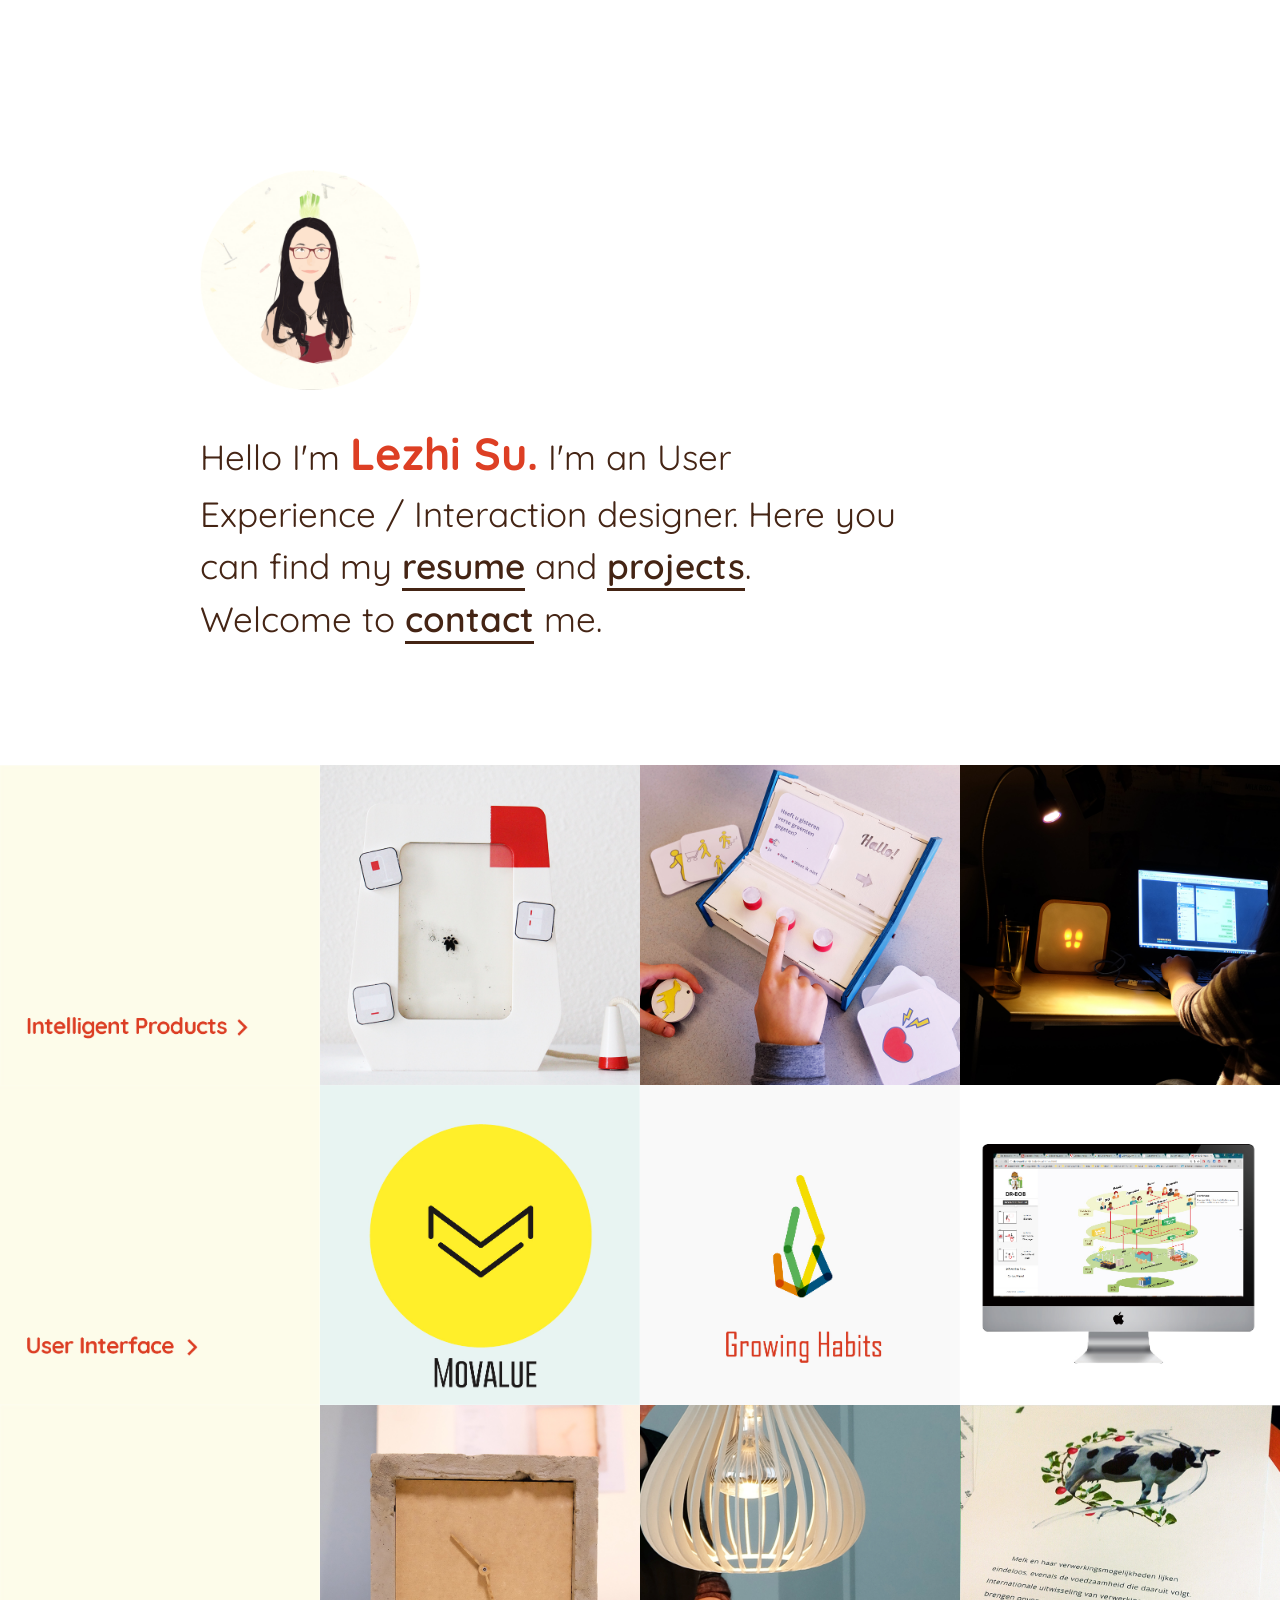
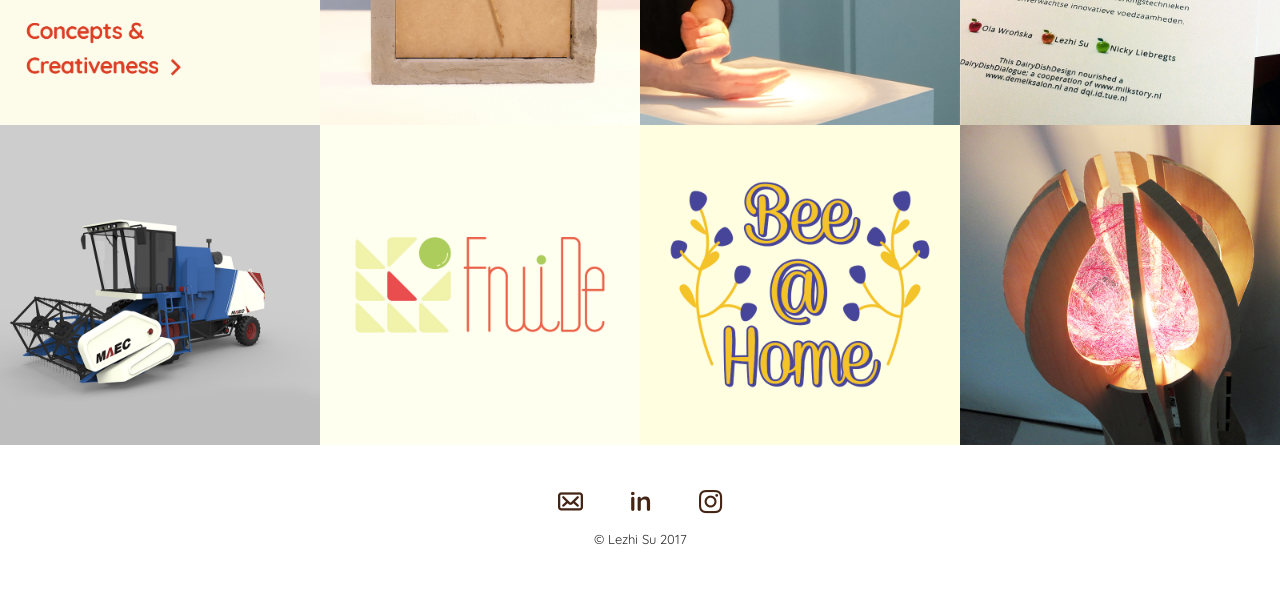
==== index.html @ 1b553c92 "l.su" ====
<!DOCTYPE html>
<html lang="en" class="no-js">
<head>
    <meta http-equiv="x-ua-compatible" content="ie=edge">

    <meta http-equiv="Content-Type" content="text/html; charset=utf-8" >

    <meta name="viewport" content="width=device-width" />    
    
    
    <title>Lezhi Su</title>

    <link rel="stylesheet" type="text/css" href="css/normalize.css">
    <link rel="stylesheet" type="text/css" href="css/4-col-portfolio.css">   
    <link rel="stylesheet" type="text/css" href="css/bootstrap.css">
    <link rel="stylesheet" type="text/css" href="css/style.css" media="screen">
    <link rel="stylesheet" type="text/css" href="css/bootstrap.min.css">
    <link rel="stylesheet" type="text/css" href="css/main.css" media="screen" />

    <!-- font -->
    <link href='http://fonts.googleapis.com/css?family=Quicksand:300,400,700' rel='stylesheet' type='text/css'>

    <!-- js -->
    <script src="js/jquery.js"></script>
    <script type="text/javascript" src="js/jquery-hover-effect.js"></script>

    <script src="js/modernizr.js"></script>
    <script src="js/jquery.fitvids.js"></script>
    <script src="js/jquery.imagesloaded.min.js"></script>
    <script type="text/javascript">
        //Image Hover
        jQuery(document).ready(function(){
            jQuery(function() {
                jQuery('ul.da-thumbs > li').hoverdir();
            });
        });
    </script>
</head>

<body>

    <div class="site-container">

        <header class="site-header cf">
            <div class="cf"></div>

            <div class="site-tagline">
                <img src="img/portrait.png">
                <p>Hello  I'm <strong>Lezhi Su.</strong> I'm an User Experience / Interaction designer. Here you can find my <a href="LezhiSu_CV.pdf" target="_blank"><u>resume</u></a> and <a href="#projects"><u>projects</u></a>. Welcome to <a href="#contact"><u>contact</u></a> me.</p>
            </div>
        </header>

        <div id="container">
            <div class="image_grid" id="projects">
                <ul id="list" class="da-thumbs">
                    <li>
                        <img src="img/intro pics/intropic_products.jpg" alt="img">
                    </li>
                    <li>
	                    <a href="el.html">
	                        <img src="img/intro pics/intropic_el.jpg" alt="img">
	                        <article class="da-animate da-slideFromTop" style="display: block;">
	                            <h3>EL</h3>
	                            <p>Innovative energy display in smart homes</p>
	                        </article>
                        </a>
                    </li>
                    <li>
                        <a href="mydaymydata.html">
                            <img src="img/intro pics/intropic_data.jpg" alt="img">
                            <article class="da-animate da-slideFromTop" style="display: block;">
                                <h3>My Day<br>My Data</h3>
                                <p>Risk factor data logging product for senior heart disease patients</p>
                            </article>
                        </a>
                    </li>
                    <li>
                        <a href="staywithyou.html">
                            <img src="img/intro pics/intropic_stay.jpg" alt="img">
                            <article class="da-animate da-slideFromTop" style="display: block;">
                                <h3>Stay with You</h3>
                                <p>Design research on communication enhancement gadget</p>
                            </article>
                        </a>
                    </li>
                    <li>
                        <img src="img/intro pics/intropic_UI.jpg" alt="img">
                    </li> 
                    <li>
                        <a href="movalue.html">
                            <img src="img/intro pics/intropic_movalue.jpg" alt="img">
                            <article class="da-animate da-slideFromTop" style="display: block;">
                                <h3>Movalue</h3>
                                <p>Start-up project UI design</p>
                            </article>
                        </a>
                    </li> 
                    <li>
                        <a href="bush.html">
                            <img src="img/intro pics/intropic_bush.jpg" alt="img">
                            <article class="da-animate da-slideFromTop" style="display: block;">
                                <h3>Growing <br>Habits</h3>
                                <p>Interactive data visualization on personal health</p>
                            </article>
                        </a>
                    </li> 
                    <li>
                        <a href="bob.html">
                            <img src="img/intro pics/intropic_bob.jpg" alt="img">
                            <article class="da-animate da-slideFromTop" style="display: block;">
                                <h3>DR.BOB</h3>
                                <p>Website design for Demand Response Ecosystem</p>
                            </article>
                        </a>
                    </li> 
                    <li>
                        <img src="img/intro pics/intropic_concepts.jpg" alt="img">
                    </li> 
                    <li>
                        <a href="silentwitness.html">
                            <img src="img/intro pics/intropic_silent.jpg" alt="img">
                            <article class="da-animate da-slideFromTop" style="display: block;">
                                <h3>Silent <br>Witness</h3>
                                <p>Material study results in a redesign of clock</p>
                            </article>
                        </a>
                    </li>
                    <li>
                        <a href="transformativeheating.html">
                            <img src="img/intro pics/intropic_dementia.jpg" alt="img">
                            <article class="da-animate da-slideFromTop" style="display: block;">
                                <h3>Transformative <br>Heating</h3>
                                <p>Heating system design for transformative home</p>
                            </article>
                        </a>
                    </li>
                    <li>
                        <a href="milk&apple.html">
                            <img src="img/intro pics/intropic_milk.jpg" alt="img">
                            <article class="da-animate da-slideFromTop" style="display: block;">
                                <h3>Milk +<br>Apple</h3>
                                <p>Intercultural exploration on innovative milk processing</p>
                            </article>
                        </a>
                    </li>
                    <!-- <li>
                        <a href="ratio.html">
                            <img src="img/intro pics/intropic_ratio.jpg" alt="img">
                            <article class="da-animate da-slideFromTop" style="display: block;">
                                <h3>Golden<br>Ratio</h3>
                                <p>User Interface Design</p>
                            </article>
                        </a>
                    </li> --> 
                    <li>
                        <a href="combineharvester.html">
                            <img src="img/intro pics/intropic_combine.jpg" alt="img">
                            <article class="da-animate da-slideFromTop" style="display: block;">
                                <h3>Combine<br>Harvester</h3>
                                <p>3D modelling and appearance design</p>
                            </article>
                        </a>
                    </li> 
                    <li>
                        <a href="fruide.html">
                            <img src="img/intro pics/intropic_fruide.jpg" alt="img">
                            <article class="da-animate da-slideFromTop" style="display: block;">
                                <h3>FruiDe</h3>
                                <p>Logo design for fresh fruit express</p>
                            </article>
                        </a>
                    </li> 
                    <li>
                        <a href="bee.html">
                            <img src="img/intro pics/intropic_bee.jpg" alt="img">
                            <article class="da-animate da-slideFromTop" style="display: block;">
                                <h3>Bee @ <br>Home</h3>
                                <p>Service design for bio-diverse city</p>
                            </article>
                        </a>
                    </li>
                    <li>
                        <a href="nest.html">
                            <img src="img/intro pics/intropic_nest.jpg" alt="img">
                            <article class="da-animate da-slideFromTop" style="display: block;">
                                <h3>Nest</h3>
                                <p>Lamp design inspired by traditional wood structure</p>
                            </article>
                        </a>
                    </li>
                    <div style="clear:both;"></div>                
                </ul>
            </div>    
        </div>

        <div class="site-footer" id="contact">
            <ul>   
                <li>
                    <a href="mailto:seetasusu@gmail.com" target="_blank"><img src="img/contact_email.png">
                    </a>
                </li>
                <li>
                    <a href="https://www.linkedin.com/in/lezhisu/" target="_blank"><img src="img/contact_in.png">
                    </a>
                </li>
                <li>
                    <a href="https://www.instagram.com/seetasu/" target="_blank"><img src="img/contact_ins.png">
                    </a>
                </li>
            </ul>
            <p> © Lezhi Su 2017</p>
        </div>
    </div>

    <script src="js/main.js"></script>  

    <script type="text/javascript">
        var get_height = window.innerHeight; 
        var get_height1 =  get_height - 25;
        var get_container = document.getElementById('container');
        get_container.style.height =  get_height1 + 'px';
    </script>

    <script type="text/javascript">
        var _gaq = _gaq || [];
        _gaq.push(["_setAccount", "UA-10146041-18"]);
        _gaq.push(["_trackPageview"]);

        (function() {
            var ga = document.createElement("script"); ga.type = "text/javascript"; ga.async = true;
            ga.src = ("https:" == document.location.protocol ? "https://ssl" : "http://www") + ".google-analytics.com/ga.js";
            var s = document.getElementsByTagName("script")[0]; s.parentNode.insertBefore(ga, s);
        })();
    </script>
</body>
</html>
---- css/4-col-portfolio.css ----
/*!
 * Start Bootstrap - 4 Col Portfolio (http://startbootstrap.com/)
 * Copyright 2013-2016 Start Bootstrap
 * Licensed under MIT (https://github.com/BlackrockDigital/startbootstrap/blob/gh-pages/LICENSE)
 */

body {
    padding-top: 70px; /* Required padding for .navbar-fixed-top. Remove if using .navbar-static-top. Change if height of navigation changes. */
}

.portfolio-item {
    /*margin-bottom: 25px;*/
}

footer {
    margin: 50px 0;
}
---- css/style.css ----
/* Portolio Hover */
.da-thumbs li ,
.da-thumbs li  img {
	display: block;
	position: relative;
	width: 100%;
}
.da-thumbs li  {
	overflow: hidden;
}
.da-thumbs li  article {
	position: absolute;
	background-color: rgba(255,255,255,0.98);
	background-repeat:repeat;
	width: 100%;
	height: 100%;
}
.da-thumbs li  article.da-animate {
	-webkit-transition: all 0.2s ease;
	-moz-transition: all 0.2s ease-in-out;
	-o-transition: all 0.2s ease-in-out;
	-ms-transition: all 0.2s ease-in-out;
	transition: all 0.2s ease-in-out;
}
/* Initial state classes: */
.da-slideFromTop {
	left: 0px;
	top: -100%;
}
.da-slideFromBottom {
	left: 0px;
	top: 100%;
}
.da-slideFromLeft {
	top: 0px; 
	left: -100%;
}
.da-slideFromRight {
	top: 0px;
	left: 100%;
}
/* Final state classes: */
.da-slideTop {
	top: 0px;
}
.da-slideLeft {
	left: 0px;
}
.da-thumbs li  article a {
	color:#fff;
	padding:20px;
	display:block;
}

.da-thumbs {
text-align:center;
}

.da-thumbs li  article h3{
color:#442414;
padding-top:20%;
line-height: 39px;
}

.da-thumbs li  article p{
margin-bottom:10px;
color:#442414;
display:block;
padding-left: 10%;
padding-right: 10%;
padding-top: 10%;
font-size: 16px;
line-height: 20px;
}

.da-thumbs li  article span{
display:inline-block;
}

.portfolio_2col article h3{
padding-top:70px !important;
}

/* Image Grid */
.image_grid {
	overflow:hidden;
	width:100%;
	position:relative;
}

.image_grid ul
{
	width: 100%;
}

.image_grid li{
	float: left;
	line-height: 17px;
	color: #686f74;
	list-style:none;
	overflow:hidden;
	text-align:center;
	width: 100%;
	margin: 0;
}

#project-overview ul li
{
  width: 12.5%;
}

@media only screen and (max-width: 767px) {

.image_grid{
width:100%;
}

.image_grid li img{
/*width:220px;*/
}

#project-overview ul li
{
  width: 33.3%;
}

.portfolio_4col .da-thumbs li article h3{
padding-top:70px;
}

.portfolio_3col .da-thumbs li article h3{
padding-top:50px;
}

.portfolio_2col .da-thumbs li article h3{
padding-top:53px !important;
}

}

 @media only screen and (min-width: 480px) and (max-width: 767px) {

.image_grid{
width:100%;
}

.image_grid li{
/*width:178px !important;*/
}

#project-overview ul li
{
  width: 20%;
}

.portfolio_4col .da-thumbs li article h3{
padding-top:58px;
}

.portfolio_3col .da-thumbs li article h3{
padding-top:34px;
}

.portfolio_2col .da-thumbs li article h3{
padding-top:23px !important;
}

}
---- css/main.css ----
/*
Template Name: Gorgo
Author: Levent Usta
Author URI: http://www.aristotheme.com
Description: A template by Aristotheme.
*/

/*=================================*/
/*  Table of Contents
/*  - Reset & Clearfix Styles
/*  - Main Styles
/*      - Titles
/*      - Navigation Styles
/*      - Projects Feed
/*          - Project Assets
/*          - Project Content
/*          - Paginations
/*  - News
/*  - Structure
/*  - Grid
/*  - Footer Styles
/*  - Media Queries


/*=================================*/

/*=================================*/
/* Reset & Clearfix Styles
/*=================================*/

html, body, div, span, applet, object, iframe, h1, h2, h3, h4, h5, h6, p, blockquote, pre, a, abbr, acronym, address, big, cite, code, del, dfn, em, font, img, ins, kbd, q, s, samp, small, strike, strong, sub, sup, tt, var, b, u, i, center, dl, dt, dd, ol, ul, li, fieldset, form, label, legend, table, caption, tbody, tfoot, thead, tr, th, td { margin: 0; padding: 0; border: 0; outline: 0; font-size: 100%; vertical-align: baseline; background: transparent; } body { line-height: 1; } ol, ul { list-style: none; } blockquote, q { quotes: none; } blockquote:before, blockquote:after, q:before, q:after { content: ''; content: none; } :focus { outline: 0; } ins { text-decoration: none; } del { text-decoration: line-through; } table { border-collapse: collapse; border-spacing: 0; }


/*=================================*/
/* Main Styles
/*=================================*/

* { box-sizing: border-box; }
html {
    font-family: sans-serif; /* 1 */
    -ms-text-size-adjust: 100%; /* 2 */
    -webkit-text-size-adjust: 100%; /* 2 */
}
body {
    background: #FFFFFF;
    color: #2c2c2c;
    font-family: 'quicksand', Arial, sans-serif;
    font-size: 18px;
    line-height: 1.65;
    opacity: 0;
    overflow-x: hidden;
    transition: opacity 0.25s ease-in 0.1s;
    word-wrap: break-word;
    -webkit-text-size-adjust: none;
}
body.loaded,
.no-js body {
    opacity: 1;
}
a, a:visited {
    color: #442414;
    text-decoration: none;
    transition: color 0.1s ease-in-out;
}
a:hover, a:active {
    color: #2c2c2c;
    text-decoration: none;
}

h1,h2,h3 {
    font-weight: bold;
    line-height: 1.5;
}
h1 {
    font-size: 2.2rem;
    letter-spacing: -1px;
    margin: 0 0 40px; 
}

h2 {
    font-size: 1.8rem;
    margin: 0;
}

h3 {
    font-size: 1.4rem;
}

h4 {
    font-size: 1.2rem;
}

h5 {
    font-size: 1rem;
}

h6 {
    font-size: .8rem;
}

h3,
h4,
h5,
h6 {
    text-transform: uppercase;
    margin: 0 0 10px;
}
h4,
h5,
h6 {
   font-weight: normal;
}
p,li {
    font-weight: 400;
    font-size: 1.2rem;
    line-height: 1.5;
    margin: 0 0 20px;
}
small {
    font-weight: 300;
    font-size: 1rem;
    color: #747474
}
img {
    height: auto;
    max-width: 100%;
    vertical-align: bottom;
}


/*===== Titles =====*/
.site-title {
    font-family: 'Righteous',helvetica,sans-serif;
    font-size: 26px;
    color: #90D4C5;
    line-height: 1.5em;
    position: relative;
    z-index: 12;
    letter-spacing: 4px;
    margin-bottom: 120px;
}
.site-title a {
    position: fixed;
}
.site-title a,
.site-title a:visited { color: #90D4C5; }
.site-title a:hover,
.site-title a:active {
    color: #90D4C5;
    opacity: 0.8;
}
.site-title div { display: inline; }
.site-tagline {
    clear: both;
    /*margin-bottom: 40px;*/
    width: 100%;
}
.site-tagline img
{
    height: 220px;
    margin-bottom: 30px;
}

.site-tagline p {
    color: #442414;
    font-size: 21px;
    text-align: left;
    width: 90%;
}

.site-tagline u
{
    text-decoration: none;
    border-bottom: 3px solid #442414;
}

.site-tagline a
{
    font-weight: 600;
}

.site-tagline a:hover {
    color: #442414;
}

.site-tagline a:visited u
{
    text-decoration: none;
}

strong
{
    color:#dd3f24;
    font-size: 30px;
}

/*===== Grid system =====*/
#container
{
  width: 100%;
  height: auto !important;
  clear: both;
}

/*===== Footer =====*/
.site-footer { padding: 40px 200px;}

/*=================================*/
/* Structure
/*=================================*/

.site-container {
    margin: 0 auto;
}
.site-header,

.site-footer { padding: 40px 20px; }
.right {
    float: right;
    margin: 0px 0px 40px 40px ;
}
.left {
    float: left;
    margin: 0px 40px 40px 0px ;
}


/*=================================*/
/* Footer Styles
/*=================================*/
.site-footer 
{
    text-align: center;
}

.site-footer p
{
    color: #2c2c2c;
    font-family: 'quicksand', Arial, sans-serif;
    text-align: center;
    width: 100%;
    margin: 0;
    font-size: 13px;
}

.site-footer a,
.site-footer a:visited { color: #2c2c2c; }
.site-footer a:hover { color: #90D4C5; }

.site-footer ul
{
    width: 100%;
    margin: 0 auto 15px auto;
    display: block;

}
.site-footer ul li
{
    display: inline-block;
    margin: 0 20px 0 20px;
} 

.site-footer ul li img
{
    height: 25px;
}

/*=================================*/
/* Media Queries
/*=================================*/


@media only screen and (min-width: 401px) {

    /*===== Titles =====*/
    .site-tagline p { 
        font-size: 20px;
    }

    strong
    {
        font-size: 30px;
    }

.image_grid li
    {
        width: 100%;
    }   
    h3 {
        font-size: 2.3rem;
    }

    /*===== Navigations =====*/
    .cd-nav-trigger {
        top: 34px;
        right: 40px;
    }
    .cd-nav .cd-navigation-wrapper {
        padding: 40px;
    }

    /*===== Footer =====*/
    .site-footer { padding: 40px }

}

@media only screen and (min-width: 600px) {

    /*===== Structures =====*/
    .site-header,
    .page-desc {
        padding: 60px;
    }
    .page-desc {
        width: 75%;
    }
    .page-desc h1,
    .page-desc h2,
    .page-desc h3{
        font-size: 2.8rem;
    }
    
    .site-tagline {
        /*margin-bottom: 60px;*/
    }
    .site-tagline p { 
        font-size: 25px;
    }
    
    strong
    {
        font-size: 35px;
    }
    .image_grid li
    {
        width: 50%;
    }   
    h3 {
        font-size: 2.3rem;
    }
    /*===== Navigations =====*/
    .cd-nav-trigger {
        top: 52px;
        right: 60px;
    }
    .cd-nav .cd-navigation-wrapper {
        padding: 60px 59px 60px calc(1px + 59px);
    }
    .cd-nav .cd-navigation-wrapper::after {
        clear: both;
        content: "";
        display: table;
    }
    .cd-nav .cd-half-block {
        width: 50%;
        float: left;
    }
    .cd-nav .cd-primary-nav {
        margin-top: 160px;
    }
    .cd-nav .cd-primary-nav a {
        font-size: 36px;
    }
    .cd-nav .cd-contact-info {
        margin-top: 160px;
        margin-bottom: 80px;
        text-align: right;
    }
    .cd-nav .cd-contact-info li {
        margin-bottom: 2em;
    }
    .cd-nav .cd-contact-socials {
        text-align: right;
    }
    /*===== Blog =====*/
    .blog_item h1 {
        font-size: 2rem;
        width: 75%;
    }
    .blog_item h5 {
        font-size: 0.8rem;
    }
    .blog_item {
        padding: 100px 50px;
    }
    /*===== Footer =====*/
    .site-footer { padding: 40px 60px; }


}

@media only screen and (min-width: 801px) {

    /*===== Structures =====*/
    .site-header,
    .page-desc {
        padding: 80px;
    }

    .site-tagline {
        /*margin-bottom: 100px;*/
        width: 90%;
    }

    .site-tagline p { 
        font-size: 30px;
    }

    .image_grid li
    {
        width: 33.3%;
    }   

    h3 {
        font-size: 2.3rem;
    }
    /*===== Navigations =====*/
    .cd-nav-trigger {
        top: 74px;
        right: 80px;
    }
    .cd-nav .cd-navigation-wrapper {
        padding: 60px 79px 60px calc(1px + 79px);
    }
    .cd-nav .cd-primary-nav a {
        font-size: 42px;
    }
    .cd-nav .cd-contact-info li, 
    .cd-nav .cd-contact-info a, 
    .cd-nav .cd-contact-info span {
        font-size: 21px;
    }
    /*===== Footer =====*/
    .site-footer { padding: 40px 80px; }
    .footer-text { float: left; }
    .footer-misc { float: right; }

    /*===== Grid =====*/
    .large-1 {
      width: 100%;
    }

    .large-1:nth-child(1n) {
      float: left;
    }

    .large-1:last-child {
      float: right;
    }

    .large-2 {
      width: 40%;
    }

    .large-2:nth-child(1n) {
      float: left;
    }

    .large-2:last-child {
      float: right;
    }

    .large-3 {
      width: 30%;
    }

    .large-3:nth-child(1n) {
      float: left;
    }

    .large-3:last-child {
      float: right;
    }

    .large-4 {
      width: 20%;
    }

    .large-4:nth-child(1n) {
      float: left;
    }

    .large-4:last-child {
      float: right;
    }

    
}

@media only screen and (min-width: 1200px) {

    /*===== Structures =====*/
    .site-header,
    .page-desc {
        padding: 170px 200px 100px 200px;
        /*上右左下*/
    }
    
    .site-tagline {
        /*margin-bottom: 100px;*/
        width: 90%;
    }
    .site-tagline p { 
        font-size: 35px;
    }
    strong
    {
        font-size: 45px;
    }

    .image_grid li
    {
        width: 25%;
    }   

    .site-tagline h1 { 
        font-size: 3.2rem;
    }
    .site-tagline h5 { 
        font-size: 1.4rem;
    }
    /*===== Navigations =====*/
    .cd-nav-trigger {
        top: 94px;
        right: 140px;
    }
    .cd-nav .cd-navigation-wrapper {
        padding: 60px 140px 60px calc(58px + 140px);
    }
    .cd-nav .cd-primary-nav a {
        font-size: 54px;
    }
    .cd-nav .cd-contact-info li, 
    .cd-nav .cd-contact-info a, 
    .cd-nav .cd-contact-info span {
        font-size: 24px;
    }

    /*===== Paginations =====*/

    /*===== Blog =====*/
    .blog_item h1 {
        width: 75%;
        font-size: 3.2rem;
    }
    .blog_item{
        padding: 200px;
    }
    .blog_item h5 {
        font-size: 1rem;
    }
    /*===== Main Styles =====*/
    h1 {
        font-size: 3.2rem;
    }

    h2 {
        font-size: 2.6rem;
    }

    h3 {
        font-size: 2.3rem;
    }

    h4 {
        font-size: 1.8rem;
    }

    h5 {
        font-size: 1.4rem;
    }

    h6 {
        font-size: 1rem;
    }

}


.my-name
{
    float: left;
    overflow: hidden;
    display: block;
    position: relative;
}
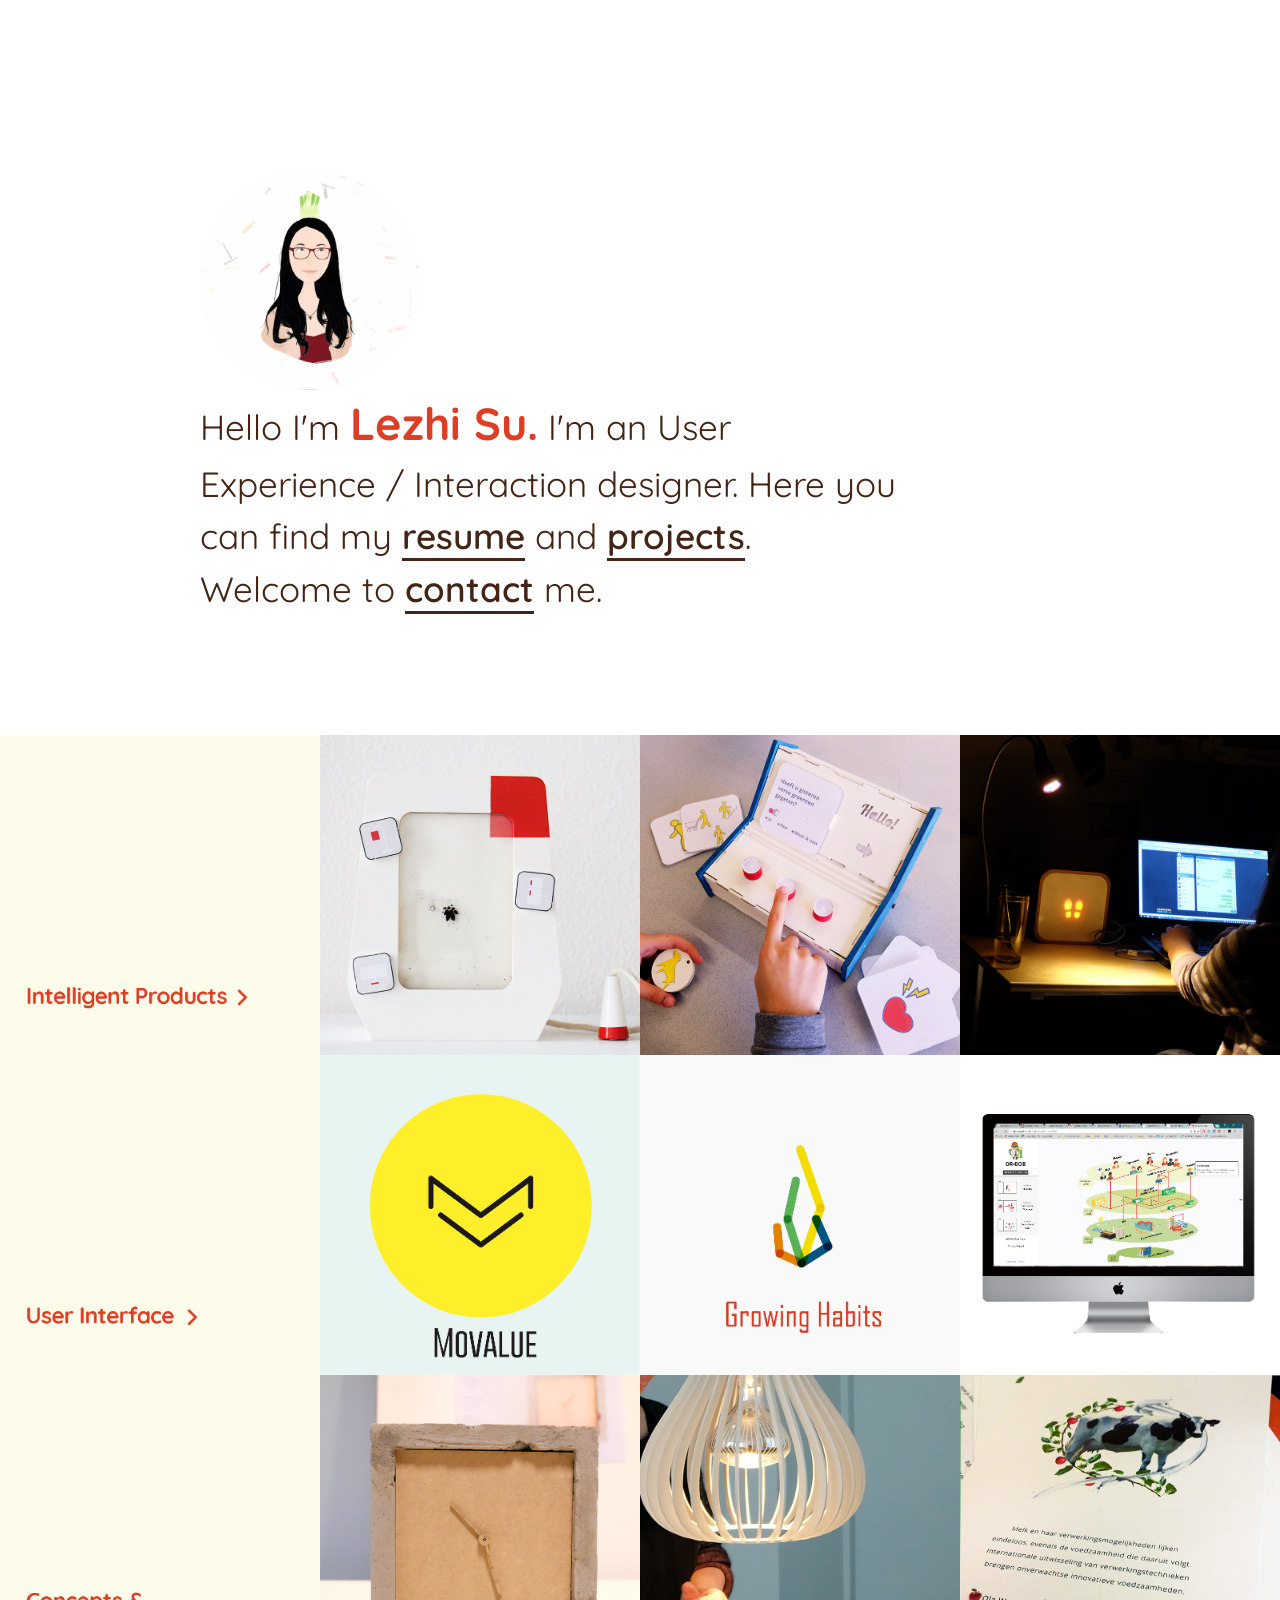
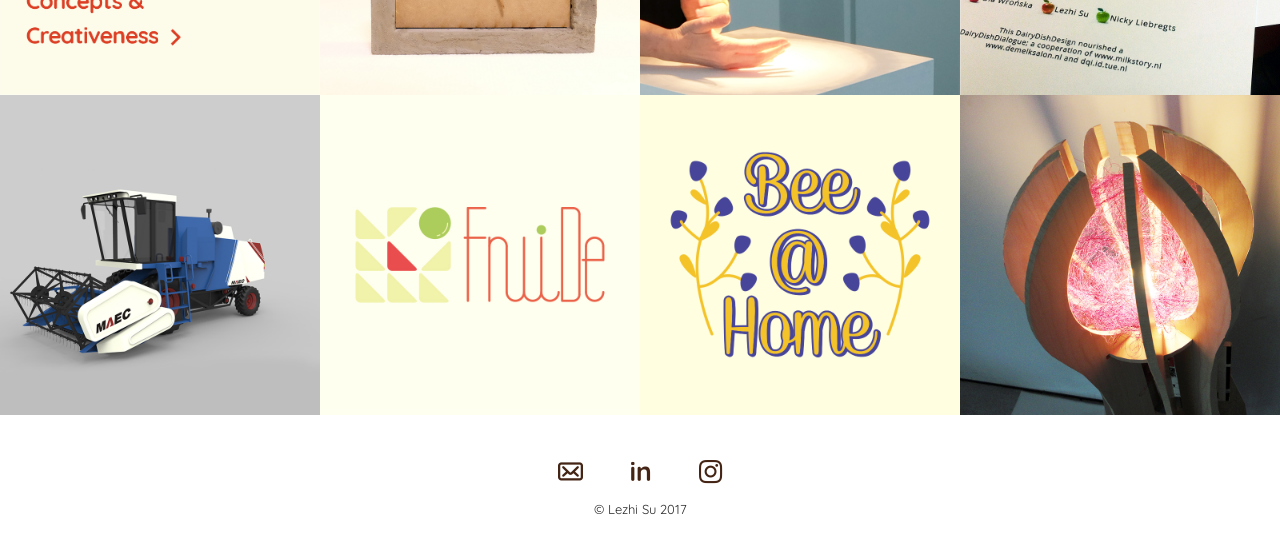
==== commit 84d5c79e: "update for slash pag" ====
--- a/index.html
+++ b/index.html
@@ -45,7 +45,12 @@
             <div class="cf"></div>
 
             <div class="site-tagline">
-                <img src="img/portrait.png">
+	            <a href="slash.html">
+	            	<div>
+	                    <img id="back" src="img/portrait-back.png">
+	                    <img src="img/portrait.png" data-tilt data-tilt-perspective="100">
+	                </div>
+	            </a>
                 <p>Hello  I'm <strong>Lezhi Su.</strong> I'm an User Experience / Interaction designer. Here you can find my <a href="LezhiSu_CV.pdf" target="_blank"><u>resume</u></a> and <a href="#projects"><u>projects</u></a>. Welcome to <a href="#contact"><u>contact</u></a> me.</p>
             </div>
         </header>
@@ -232,5 +237,7 @@
             var s = document.getElementsByTagName("script")[0]; s.parentNode.insertBefore(ga, s);
         })();
     </script>
+        <script src="js/tilt.jquery.js"></script>
+
 </body>
 </html>
--- a/css/main.css
+++ b/css/main.css
@@ -155,10 +155,25 @@
     /*margin-bottom: 40px;*/
     width: 100%;
 }
-.site-tagline img
+
+.site-tagline div
+{
+    width: 220px;
+    height: 220px;
+    position: relative;
+}
+
+.site-tagline div img
 {
     height: 220px;
     margin-bottom: 30px;
+    position: absolute;
+}
+
+.site-tagline div img#back
+{
+    height: 218px;
+    margin-top: 1px;
 }
 
 .site-tagline p {
